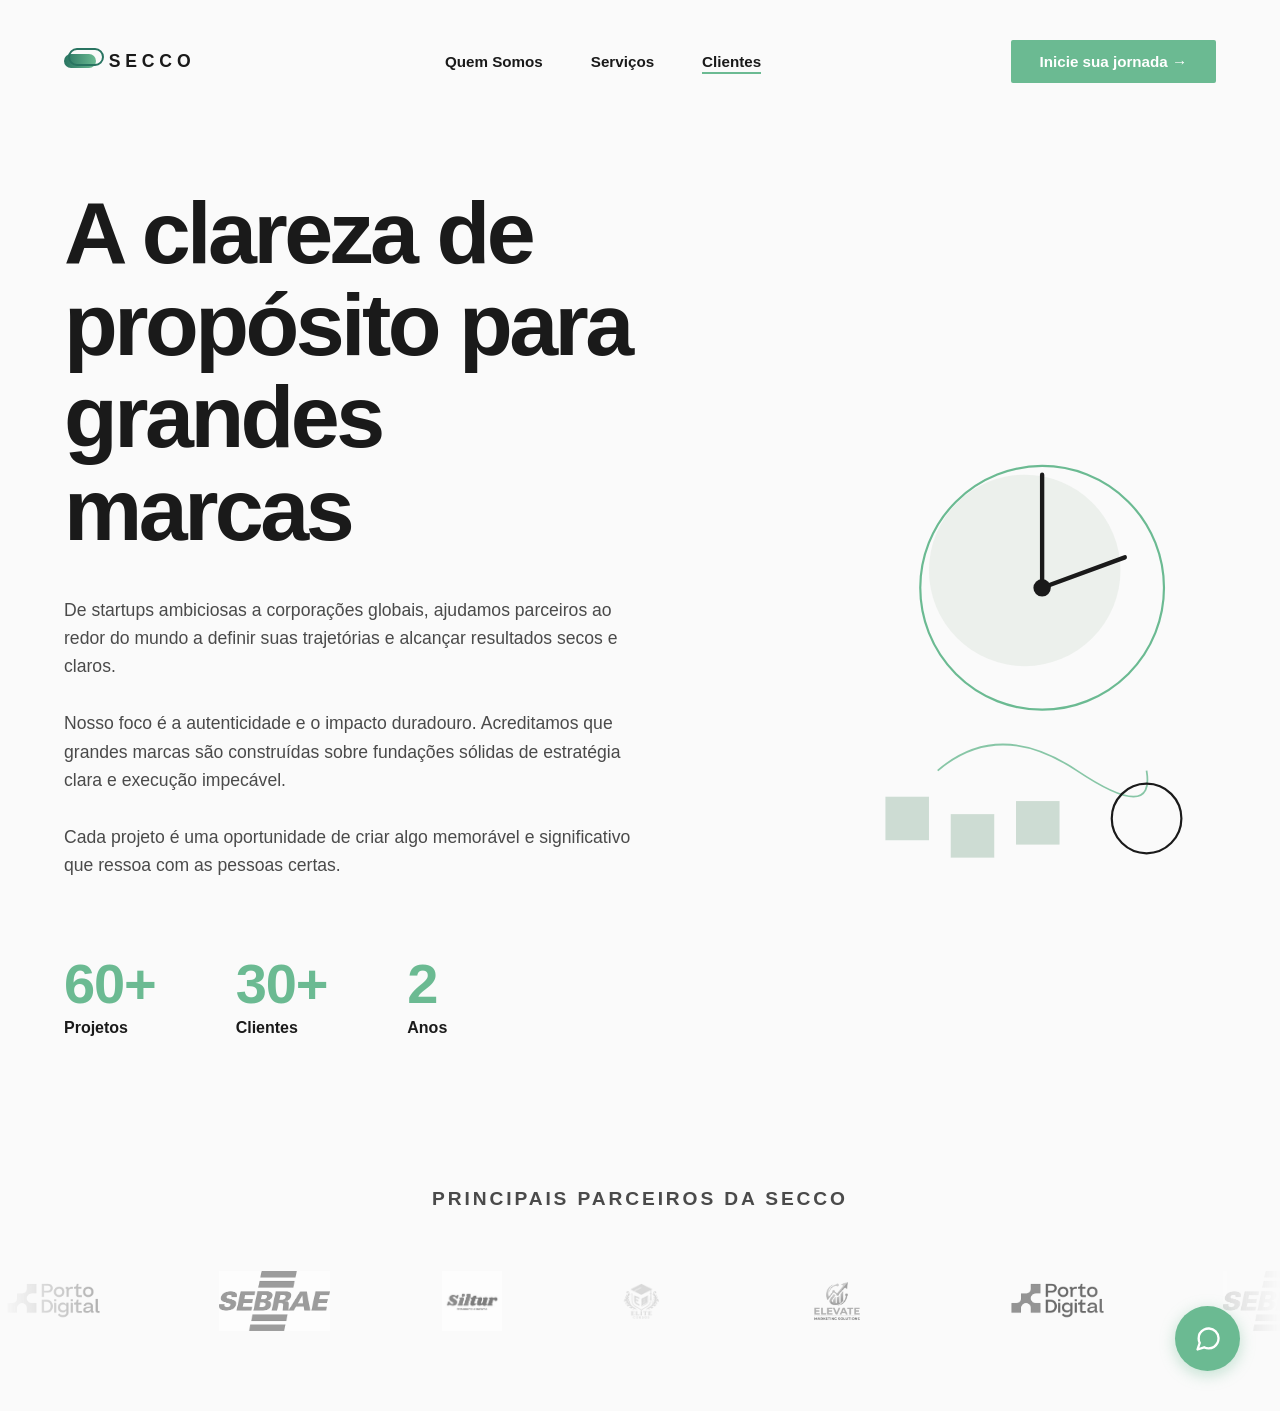
==== clientes.html @ 4ac5febd "Novo site SECCO" ====
<!doctype html>
<html lang="pt-BR">
  <head>
    <meta charset="UTF-8" />
    <meta name="viewport" content="width=device-width, initial-scale=1.0" />
    <title>SECCO - Clientes</title>
    <link rel="stylesheet" href="clientes.css" />
  </head>
  <body>
    <header>
      <div class="logo-container">
        <div class="logo-icon"></div>
        SECCO
      </div>
      <nav>
        <ul>
          <li><a href="index.html">Quem Somos</a></li>
          <li><a href="servicos.html">Serviços</a></li>
          <li><a href="clientes.html" class="active">Clientes</a></li>
        </ul>
      </nav>
      <button class="cta-btn" onclick="iniciarJornada()">
        Inicie sua jornada &rarr;
      </button>
    </header>

    <main>
      <section class="text-content">
        <h1>A clareza de<br />propósito para<br />grandes<br />marcas</h1>
        <p>
          De startups ambiciosas a corporações globais, ajudamos parceiros ao
          redor do mundo a definir suas trajetórias e alcançar resultados secos
          e claros.
        </p>
        <p>
          Nosso foco é a autenticidade e o impacto duradouro. Acreditamos que
          grandes marcas são construídas sobre fundações sólidas de estratégia
          clara e execução impecável.
        </p>
        <p>
          Cada projeto é uma oportunidade de criar algo memorável e
          significativo que ressoa com as pessoas certas.
        </p>

        <div class="stats-container">
          <div class="stat-item">
            <span class="stat-number">60+</span>
            <span class="stat-label">Projetos</span>
          </div>
          <div class="stat-item">
            <span class="stat-number">30+</span>
            <span class="stat-label">Clientes</span>
          </div>
          <div class="stat-item">
            <span class="stat-number">2</span>
            <span class="stat-label">Anos</span>
          </div>
        </div>
      </section>

      <section class="illustration-container">
        <svg
          viewBox="0 0 500 500"
          width="100%"
          height="100%"
          preserveAspectRatio="xMidYMid meet"
        >
          <circle cx="280" cy="200" r="110" fill="#EAEFEA" opacity="0.9" />

          <circle
            cx="300"
            cy="220"
            r="140"
            stroke="#6BBA92"
            stroke-width="2.5"
            fill="none"
          />

          <line
            x1="300"
            y1="220"
            x2="300"
            y2="90"
            stroke="#1A1A1A"
            stroke-width="5"
            stroke-linecap="round"
          />
          <line
            x1="300"
            y1="220"
            x2="395"
            y2="185"
            stroke="#1A1A1A"
            stroke-width="5"
            stroke-linecap="round"
          />
          <circle cx="300" cy="220" r="10" fill="#1A1A1A" />

          <path
            d="M 180 430 Q 250 370 340 430 T 420 430"
            stroke="#6BBA92"
            stroke-width="2"
            fill="none"
            opacity="0.8"
          />

          <rect
            x="120"
            y="460"
            width="50"
            height="50"
            fill="#C2D5CA"
            opacity="0.8"
          />
          <rect
            x="195"
            y="480"
            width="50"
            height="50"
            fill="#C2D5CA"
            opacity="0.8"
          />
          <rect
            x="270"
            y="465"
            width="50"
            height="50"
            fill="#C2D5CA"
            opacity="0.8"
          />

          <circle
            cx="420"
            cy="485"
            r="40"
            stroke="#1A1A1A"
            stroke-width="2.5"
            fill="none"
          />
        </svg>
      </section>
    </main>
    <section class="partners-carousel">
      <p class="carousel-title">Principais parceiros da SECCO</p>
      <div class="carousel-track-container">
        <div class="carousel-track">
          <div class="carousel-slide">
            <img src="img/porto_digital-removebg-preview.png"Parceiro 1" class="partner-img" />
            <img src="img/Sebrae.png" alt="Parceiro 2" class="partner-img" />
            <img src="img/Siltur.jpeg" alt="Parceiro 3" class="partner-img" />
            <img src="img/Elite-removebg-preview.png" alt="Parceiro 4" class="partner-img" />
            <img src="img/elevate.png" alt="Parceiro 5" class="partner-img" />
          </div>
          <div class="carousel-slide">
            <img src="img/porto_digital-removebg-preview.png" alt="Parceiro 1" class="partner-img" />
            <img src="img/Sebrae.png" alt="Parceiro 2" class="partner-img" />
            <img src="img/Siltur.jpeg" alt="Parceiro 3" class="partner-img" />
            <img src="img/Elite-removebg-preview.png" alt="Parceiro 4" class="partner-img" />
            <img src="img/elevate.png" alt="Parceiro 5" class="partner-img" />
          </div>
        </div>
      </div>
    </section>

    <div class="chat-widget" onclick="abrirChat()">
      <svg
        width="28"
        height="28"
        viewBox="0 0 24 24"
        fill="none"
        stroke="white"
        stroke-width="2"
        stroke-linecap="round"
        stroke-linejoin="round"
      >
        <path
          d="M21 11.5a8.38 8.38 0 0 1-.9 3.8 8.5 8.5 0 0 1-7.6 4.7 8.38 8.38 0 0 1-3.8-.9L3 21l1.9-5.7a8.38 8.38 0 0 1-.9-3.8 8.5 8.5 0 0 1 4.7-7.6 8.38 8.38 0 0 1 3.8-.9h.5a8.48 8.48 0 0 1 8 8v.5z"
        ></path>
      </svg>
    </div>

    <script src="clientes.js"></script>
  </body>
</html>
---- clientes.css ----
/* --- Variáveis e Reset Globais --- */
:root {
  --bg-color: #fafafa;
  --text-main: #1a1a1a;
  --text-muted: #4a4a4a;
  --accent-green: #6bba92;
  --card-bg: #eaefea;
  --font-main:
    -apple-system, BlinkMacSystemFont, "Segoe UI", Roboto, Helvetica, Arial,
    sans-serif;
}

* {
  margin: 0;
  padding: 0;
  box-sizing: border-box;
}

body {
  font-family: var(--font-main);
  background-color: var(--bg-color);
  color: var(--text-main);
  line-height: 1.6;
  overflow-x: hidden; /* Evita rolagem horizontal indesejada */
}

/* --- Header --- */
header {
  position: sticky;
  top: 0;
  z-index: 1000;
  width: 100%;
  display: flex;
  justify-content: space-between;
  align-items: center;
  padding: 2.5rem 4rem;
  background-color: var(--bg-color);
}

.logo-container {
  display: flex;
  align-items: center;
  gap: 0.8rem;
  font-weight: 700;
  letter-spacing: 0.3rem;
  font-size: 1.1rem;
  color: var(--text-main);
}

.logo-icon {
  width: 32px;
  height: 14px;
  background: linear-gradient(90deg, #297461 0%, #6bba92 100%);
  border-radius: 20px;
  position: relative;
}

.logo-icon::after {
  content: "";
  position: absolute;
  width: 32px;
  height: 14px;
  background: transparent;
  border: 2px solid #297461;
  border-radius: 20px;
  top: -6px;
  left: 4px;
}

nav ul {
  display: flex;
  list-style: none;
  gap: 3rem;
}

nav a {
  text-decoration: none;
  color: var(--text-main);
  font-size: 0.95rem;
  font-weight: 600;
  position: relative;
  padding-bottom: 4px;
}

nav a.active::after {
  content: "";
  position: absolute;
  bottom: 0;
  left: 0;
  width: 100%;
  height: 2px;
  background-color: var(--accent-green);
}

.cta-btn {
  background-color: var(--accent-green);
  color: white;
  border: none;
  padding: 0.8rem 1.8rem;
  font-size: 0.95rem;
  font-weight: 600;
  border-radius: 2px;
  cursor: pointer;
  display: flex;
  align-items: center;
  gap: 0.5rem;
  transition: background-color 0.3s ease;
}

.cta-btn:hover {
  background-color: #5aa47f;
}

/* --- Main Layout (Grid Split) --- */
main {
  display: grid;
  grid-template-columns: 1.2fr 0.8fr;
  gap: 4rem;
  padding: 4rem;
  max-width: 1440px;
  margin: 0 auto;
  align-items: center;
  min-height: calc(100vh - 120px);
}

/* --- Text Content (Lado Esquerdo) --- */
.text-content {
  display: flex;
  flex-direction: column;
  justify-content: center;
}

.text-content h1 {
  font-size: 5.5rem;
  line-height: 1.05;
  margin-bottom: 2.5rem;
  letter-spacing: -0.04em;
  font-weight: 700;
}

.text-content p {
  font-size: 1.1rem;
  color: var(--text-muted);
  margin-bottom: 1.8rem;
  max-width: 90%;
}

/* --- Stats Section --- */
.stats-container {
  display: flex;
  gap: 5rem;
  margin-top: 3rem;
}

.stat-item {
  display: flex;
  flex-direction: column;
  gap: 0.2rem;
}

.stat-number {
  font-size: 3.5rem;
  font-weight: 700;
  color: var(--accent-green);
  line-height: 1;
  letter-spacing: -0.02em;
}

.stat-label {
  font-size: 1rem;
  color: var(--text-main);
  font-weight: 600;
}

/* --- Illustration Container (Lado Direito) --- */
.illustration-container {
  width: 100%;
  height: 100%;
  display: flex;
  justify-content: center;
  align-items: center;
  animation: fadeIn 1.5s ease-out;
}

@keyframes fadeIn {
  from {
    opacity: 0;
    transform: translateX(20px);
  }
  to {
    opacity: 1;
    transform: translateX(0);
  }
}

/* --- Partners Carousel Corrigido --- */
.partners-carousel {
  width: 100%;
  padding: 5rem 0;
  background-color: var(--bg-color);
  display: flex;
  flex-direction: column;
  align-items: center;
  overflow: hidden;
}

.carousel-title {
  text-align: center;
  font-size: 1.2rem;
  color: var(--text-muted);
  margin-bottom: 3.5rem;
  font-weight: 600;
  text-transform: uppercase;
  letter-spacing: 0.15em;
  width: 100%;
}

.carousel-track-container {
  width: 100%;
  overflow: hidden;
  -webkit-mask-image: linear-gradient(
    to right,
    transparent,
    black 15%,
    black 85%,
    transparent
  );
  mask-image: linear-gradient(
    to right,
    transparent,
    black 15%,
    black 85%,
    transparent
  );
}

.carousel-track {
  display: flex;
  flex-direction: row;
  width: max-content;
  animation: scroll-left 35s linear infinite;
}

.carousel-track:hover {
  animation-play-state: paused;
}

.carousel-slide {
  display: flex;
  flex-direction: row;
  align-items: center;
  justify-content: center;
  gap: 7rem;
  padding-right: 7rem;
}

.partner-img {
  height: 60px;
  width: auto;
  max-width: 200px;
  object-fit: contain;
  filter: grayscale(100%) opacity(0.6);
  transition:
    filter 0.3s ease,
    transform 0.3s ease;
  cursor: pointer;
}

.partner-img:hover {
  filter: grayscale(0%) opacity(1);
  transform: scale(1.05);
}

@keyframes scroll-left {
  0% {
    transform: translateX(0);
  }
  100% {
    transform: translateX(-50%);
  }
}

/* --- Floating Chat --- */
.chat-widget {
  position: fixed;
  bottom: 2.5rem;
  right: 2.5rem;
  width: 65px;
  height: 65px;
  background-color: var(--accent-green);
  border-radius: 50%;
  display: flex;
  align-items: center;
  justify-content: center;
  cursor: pointer;
  box-shadow: 0 4px 15px rgba(107, 186, 146, 0.4);
  transition: transform 0.3s ease;
  z-index: 1001;
}

.chat-widget:hover {
  transform: scale(1.05);
}

/* --- Responsividade --- */
@media (max-width: 1200px) {
  .text-content h1 {
    font-size: 4.5rem;
  }
}

@media (max-width: 1024px) {
  main {
    grid-template-columns: 1fr;
    padding: 2rem;
    text-align: center;
  }

  .text-content p {
    max-width: 100%;
    margin-left: auto;
    margin-right: auto;
  }

  .stats-container {
    justify-content: center;
    gap: 3rem;
  }

  header {
    padding: 1.5rem 2rem;
  }

  .illustration-container {
    margin-top: 4rem;
    max-width: 600px;
    margin-left: auto;
    margin-right: auto;
  }
}

@media (max-width: 768px) {
  .text-content h1 {
    font-size: 3.5rem;
  }

  .stats-container {
    gap: 2rem;
    flex-wrap: wrap;
  }

  .stat-number {
    font-size: 2.8rem;
  }

  .carousel-slide {
    gap: 4rem;
    padding-right: 4rem;
  }
  .partner-img {
    height: 45px;
  }
}
/* Adicione este bloco no final de todos os seus arquivos CSS (style.css, clientes.css, servicos.css, contato.css) */

/* --- Animações Globais (Page Load & Scroll) --- */

/* 1. Transição suave ao carregar a página */
body {
  animation: fadeInPage 0.6s ease-out forwards;
}

@keyframes fadeInPage {
  from {
    opacity: 0;
    transform: translateY(15px);
  }
  to {
    opacity: 1;
    transform: translateY(0);
  }
}

/* 2. Classes para elementos que aparecem ao rolar a página */
.animate-on-scroll {
  opacity: 0;
  transform: translateY(40px);
  transition:
    opacity 0.8s cubic-bezier(0.25, 1, 0.5, 1),
    transform 0.8s cubic-bezier(0.25, 1, 0.5, 1);
  will-change: opacity, transform;
}

/* Classe que o JavaScript vai adicionar quando o elemento aparecer na tela */
.animate-on-scroll.is-visible {
  opacity: 1;
  transform: translateY(0);
}

/* 3. Atrasos em cascata (excelente para os cards aparecerem um após o outro) */
.delay-1 {
  transition-delay: 0.1s;
}
.delay-2 {
  transition-delay: 0.3s;
}
.delay-3 {
  transition-delay: 0.4s;
}
.delay-4 {
  transition-delay: 0.6s;
}
.delay-5 {
  transition-delay: 0.8s;
}
.delay-6 {
  transition-delay: 0.1s;
}
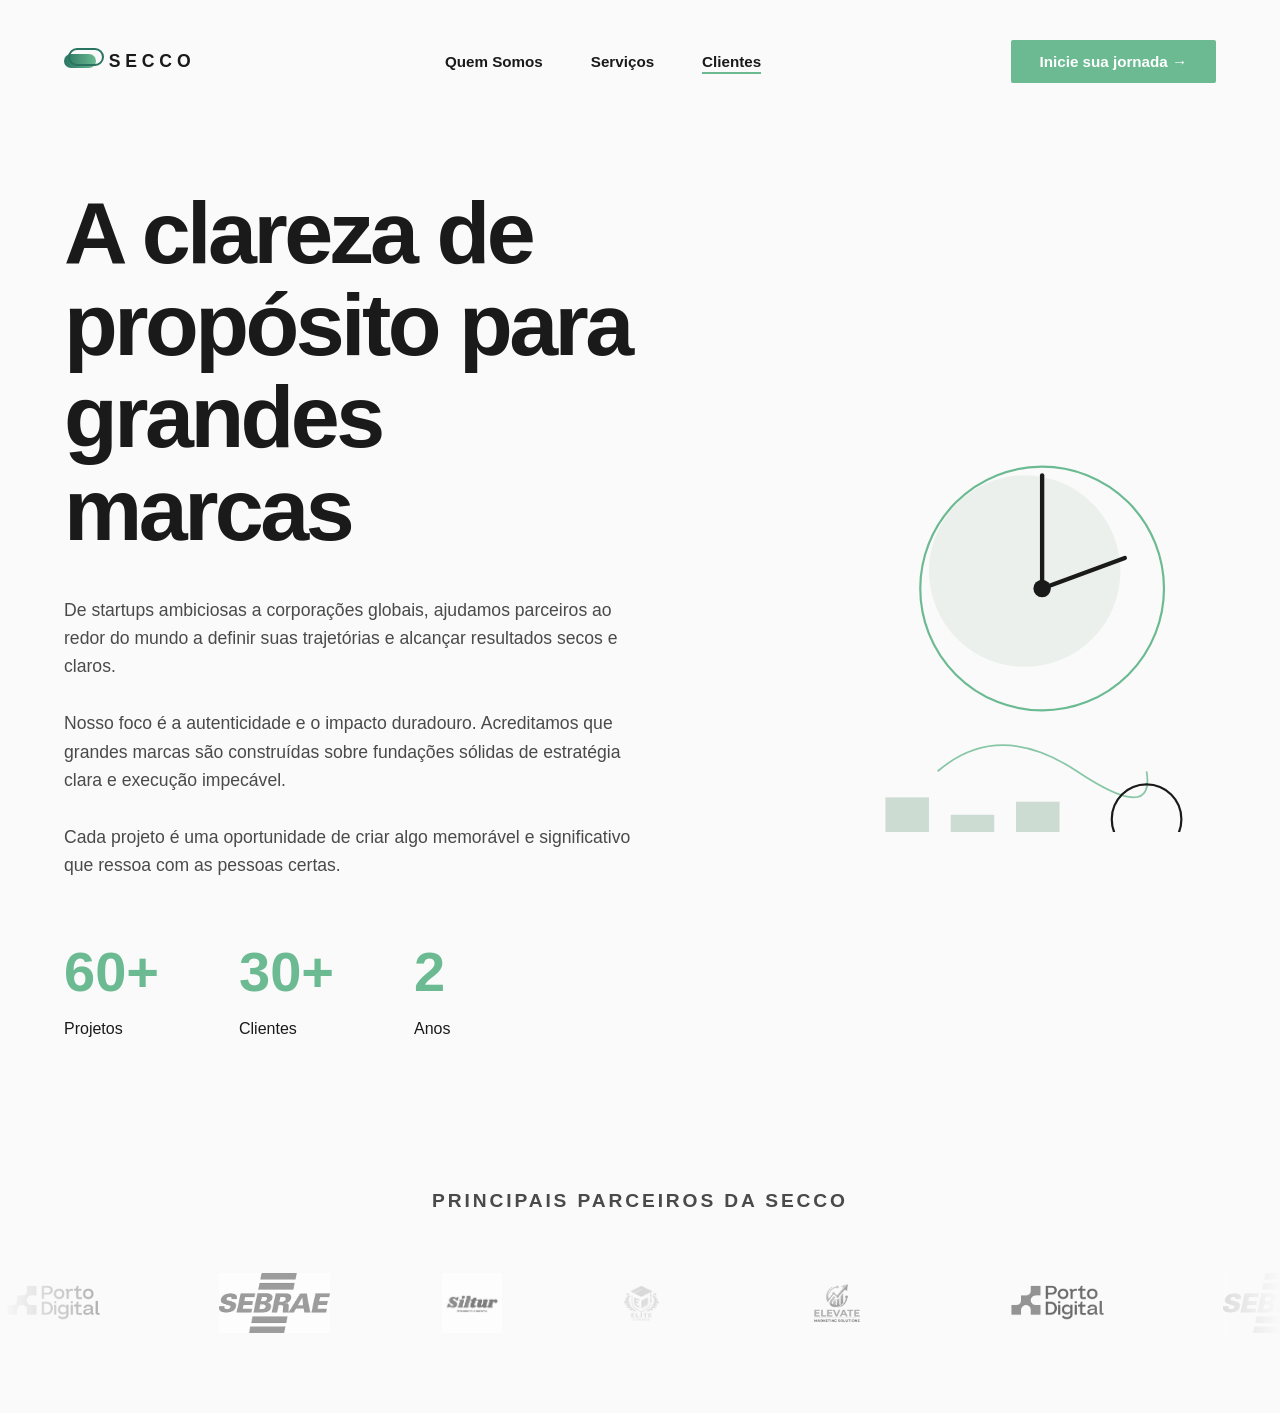
==== commit bc3e6a3e: "ajuste de responsividade 2" ====
--- a/clientes.html
+++ b/clientes.html
@@ -161,24 +161,6 @@
         </div>
       </div>
     </section>
-
-    <div class="chat-widget" onclick="abrirChat()">
-      <svg
-        width="28"
-        height="28"
-        viewBox="0 0 24 24"
-        fill="none"
-        stroke="white"
-        stroke-width="2"
-        stroke-linecap="round"
-        stroke-linejoin="round"
-      >
-        <path
-          d="M21 11.5a8.38 8.38 0 0 1-.9 3.8 8.5 8.5 0 0 1-7.6 4.7 8.38 8.38 0 0 1-3.8-.9L3 21l1.9-5.7a8.38 8.38 0 0 1-.9-3.8 8.5 8.5 0 0 1 4.7-7.6 8.38 8.38 0 0 1 3.8-.9h.5a8.48 8.48 0 0 1 8 8v.5z"
-        ></path>
-      </svg>
-    </div>
-
     <script src="clientes.js"></script>
   </body>
 </html>
--- a/clientes.css
+++ b/clientes.css
@@ -21,7 +21,19 @@
   background-color: var(--bg-color);
   color: var(--text-main);
   line-height: 1.6;
-  overflow-x: hidden; /* Evita rolagem horizontal indesejada */
+  overflow-x: hidden;
+  animation: fadeInPage 0.6s ease-out forwards;
+}
+
+@keyframes fadeInPage {
+  from {
+    opacity: 0;
+    transform: translateY(15px);
+  }
+  to {
+    opacity: 1;
+    transform: translateY(0);
+  }
 }
 
 /* --- Header --- */
@@ -44,7 +56,6 @@
   font-weight: 700;
   letter-spacing: 0.3rem;
   font-size: 1.1rem;
-  color: var(--text-main);
 }
 
 .logo-icon {
@@ -111,7 +122,7 @@
   background-color: #5aa47f;
 }
 
-/* --- Main Layout (Grid Split) --- */
+/* --- Main Layout --- */
 main {
   display: grid;
   grid-template-columns: 1.2fr 0.8fr;
@@ -123,15 +134,8 @@
   min-height: calc(100vh - 120px);
 }
 
-/* --- Text Content (Lado Esquerdo) --- */
-.text-content {
-  display: flex;
-  flex-direction: column;
-  justify-content: center;
-}
-
 .text-content h1 {
-  font-size: 5.5rem;
+  font-size: clamp(3rem, 7vw, 5.5rem);
   line-height: 1.05;
   margin-bottom: 2.5rem;
   letter-spacing: -0.04em;
@@ -145,59 +149,32 @@
   max-width: 90%;
 }
 
-/* --- Stats Section --- */
+/* --- Stats --- */
 .stats-container {
   display: flex;
   gap: 5rem;
   margin-top: 3rem;
-}
-
-.stat-item {
-  display: flex;
-  flex-direction: column;
-  gap: 0.2rem;
 }
 
 .stat-number {
   font-size: 3.5rem;
   font-weight: 700;
   color: var(--accent-green);
-  line-height: 1;
-  letter-spacing: -0.02em;
-}
-
-.stat-label {
-  font-size: 1rem;
-  color: var(--text-main);
-  font-weight: 600;
-}
-
-/* --- Illustration Container (Lado Direito) --- */
+  display: block;
+}
+
+/* --- Illustration --- */
 .illustration-container {
   width: 100%;
-  height: 100%;
   display: flex;
   justify-content: center;
   align-items: center;
-  animation: fadeIn 1.5s ease-out;
-}
-
-@keyframes fadeIn {
-  from {
-    opacity: 0;
-    transform: translateX(20px);
-  }
-  to {
-    opacity: 1;
-    transform: translateX(0);
-  }
-}
-
-/* --- Partners Carousel Corrigido --- */
+}
+
+/* --- Partners Carousel (Consertado) --- */
 .partners-carousel {
   width: 100%;
   padding: 5rem 0;
-  background-color: var(--bg-color);
   display: flex;
   flex-direction: column;
   align-items: center;
@@ -206,13 +183,14 @@
 
 .carousel-title {
   text-align: center;
-  font-size: 1.2rem;
+  font-size: clamp(0.9rem, 3vw, 1.2rem);
   color: var(--text-muted);
   margin-bottom: 3.5rem;
   font-weight: 600;
   text-transform: uppercase;
   letter-spacing: 0.15em;
   width: 100%;
+  padding: 0 1rem;
 }
 
 .carousel-track-container {
@@ -236,20 +214,13 @@
 
 .carousel-track {
   display: flex;
-  flex-direction: row;
   width: max-content;
   animation: scroll-left 35s linear infinite;
 }
 
-.carousel-track:hover {
-  animation-play-state: paused;
-}
-
 .carousel-slide {
   display: flex;
-  flex-direction: row;
-  align-items: center;
-  justify-content: center;
+  align-items: center;
   gap: 7rem;
   padding-right: 7rem;
 }
@@ -257,13 +228,8 @@
 .partner-img {
   height: 60px;
   width: auto;
-  max-width: 200px;
-  object-fit: contain;
   filter: grayscale(100%) opacity(0.6);
-  transition:
-    filter 0.3s ease,
-    transform 0.3s ease;
-  cursor: pointer;
+  transition: all 0.3s ease;
 }
 
 .partner-img:hover {
@@ -294,125 +260,82 @@
   justify-content: center;
   cursor: pointer;
   box-shadow: 0 4px 15px rgba(107, 186, 146, 0.4);
+  z-index: 1001;
   transition: transform 0.3s ease;
-  z-index: 1001;
-}
-
-.chat-widget:hover {
-  transform: scale(1.05);
-}
-
-/* --- Responsividade --- */
-@media (max-width: 1200px) {
-  .text-content h1 {
-    font-size: 4.5rem;
-  }
-}
-
+}
+
+/* --- Animações de Scroll --- */
+.animate-on-scroll {
+  opacity: 0;
+  transform: translateY(30px);
+  transition:
+    opacity 0.8s ease-out,
+    transform 0.8s ease-out;
+}
+
+.animate-on-scroll.is-visible {
+  opacity: 1;
+  transform: translateY(0);
+}
+
+/* --- Responsividade Ajustada --- */
 @media (max-width: 1024px) {
+  header {
+    padding: 1.5rem 2rem;
+  }
   main {
     grid-template-columns: 1fr;
-    padding: 2rem;
     text-align: center;
-  }
-
+    padding: 3rem 2rem;
+  }
   .text-content p {
-    max-width: 100%;
-    margin-left: auto;
-    margin-right: auto;
-  }
-
+    margin: 0 auto 1.8rem auto;
+  }
   .stats-container {
     justify-content: center;
     gap: 3rem;
   }
-
+  .illustration-container {
+    margin-top: 3rem;
+  }
+}
+
+@media (max-width: 768px) {
   header {
-    padding: 1.5rem 2rem;
-  }
-
-  .illustration-container {
-    margin-top: 4rem;
-    max-width: 600px;
-    margin-left: auto;
-    margin-right: auto;
-  }
-}
-
-@media (max-width: 768px) {
+    flex-direction: column;
+    gap: 1.5rem;
+  }
+  nav ul {
+    gap: 1.5rem;
+  }
   .text-content h1 {
-    font-size: 3.5rem;
-  }
-
+    font-size: 3rem;
+  }
+  .carousel-slide {
+    gap: 3rem;
+    padding-right: 3rem;
+  }
+  .partner-img {
+    height: 40px;
+  }
   .stats-container {
+    flex-direction: column;
     gap: 2rem;
-    flex-wrap: wrap;
-  }
-
-  .stat-number {
-    font-size: 2.8rem;
-  }
-
-  .carousel-slide {
-    gap: 4rem;
-    padding-right: 4rem;
-  }
-  .partner-img {
-    height: 45px;
-  }
-}
-/* Adicione este bloco no final de todos os seus arquivos CSS (style.css, clientes.css, servicos.css, contato.css) */
-
-/* --- Animações Globais (Page Load & Scroll) --- */
-
-/* 1. Transição suave ao carregar a página */
-body {
-  animation: fadeInPage 0.6s ease-out forwards;
-}
-
-@keyframes fadeInPage {
-  from {
-    opacity: 0;
-    transform: translateY(15px);
-  }
-  to {
-    opacity: 1;
-    transform: translateY(0);
-  }
-}
-
-/* 2. Classes para elementos que aparecem ao rolar a página */
-.animate-on-scroll {
-  opacity: 0;
-  transform: translateY(40px);
-  transition:
-    opacity 0.8s cubic-bezier(0.25, 1, 0.5, 1),
-    transform 0.8s cubic-bezier(0.25, 1, 0.5, 1);
-  will-change: opacity, transform;
-}
-
-/* Classe que o JavaScript vai adicionar quando o elemento aparecer na tela */
-.animate-on-scroll.is-visible {
-  opacity: 1;
-  transform: translateY(0);
-}
-
-/* 3. Atrasos em cascata (excelente para os cards aparecerem um após o outro) */
-.delay-1 {
-  transition-delay: 0.1s;
-}
-.delay-2 {
-  transition-delay: 0.3s;
-}
-.delay-3 {
-  transition-delay: 0.4s;
-}
-.delay-4 {
-  transition-delay: 0.6s;
-}
-.delay-5 {
-  transition-delay: 0.8s;
-}
-.delay-6 {
-  transition-delay: 0.1s;
-}
+  }
+}
+
+@media (max-width: 480px) {
+  .text-content h1 {
+    font-size: 2.5rem;
+  }
+  .cta-btn {
+    width: 100%;
+    justify-content: center;
+  }
+  .chat-widget {
+    bottom: 1.5rem;
+    right: 1.5rem;
+    width: 55px;
+    height: 55px;
+  }
+}
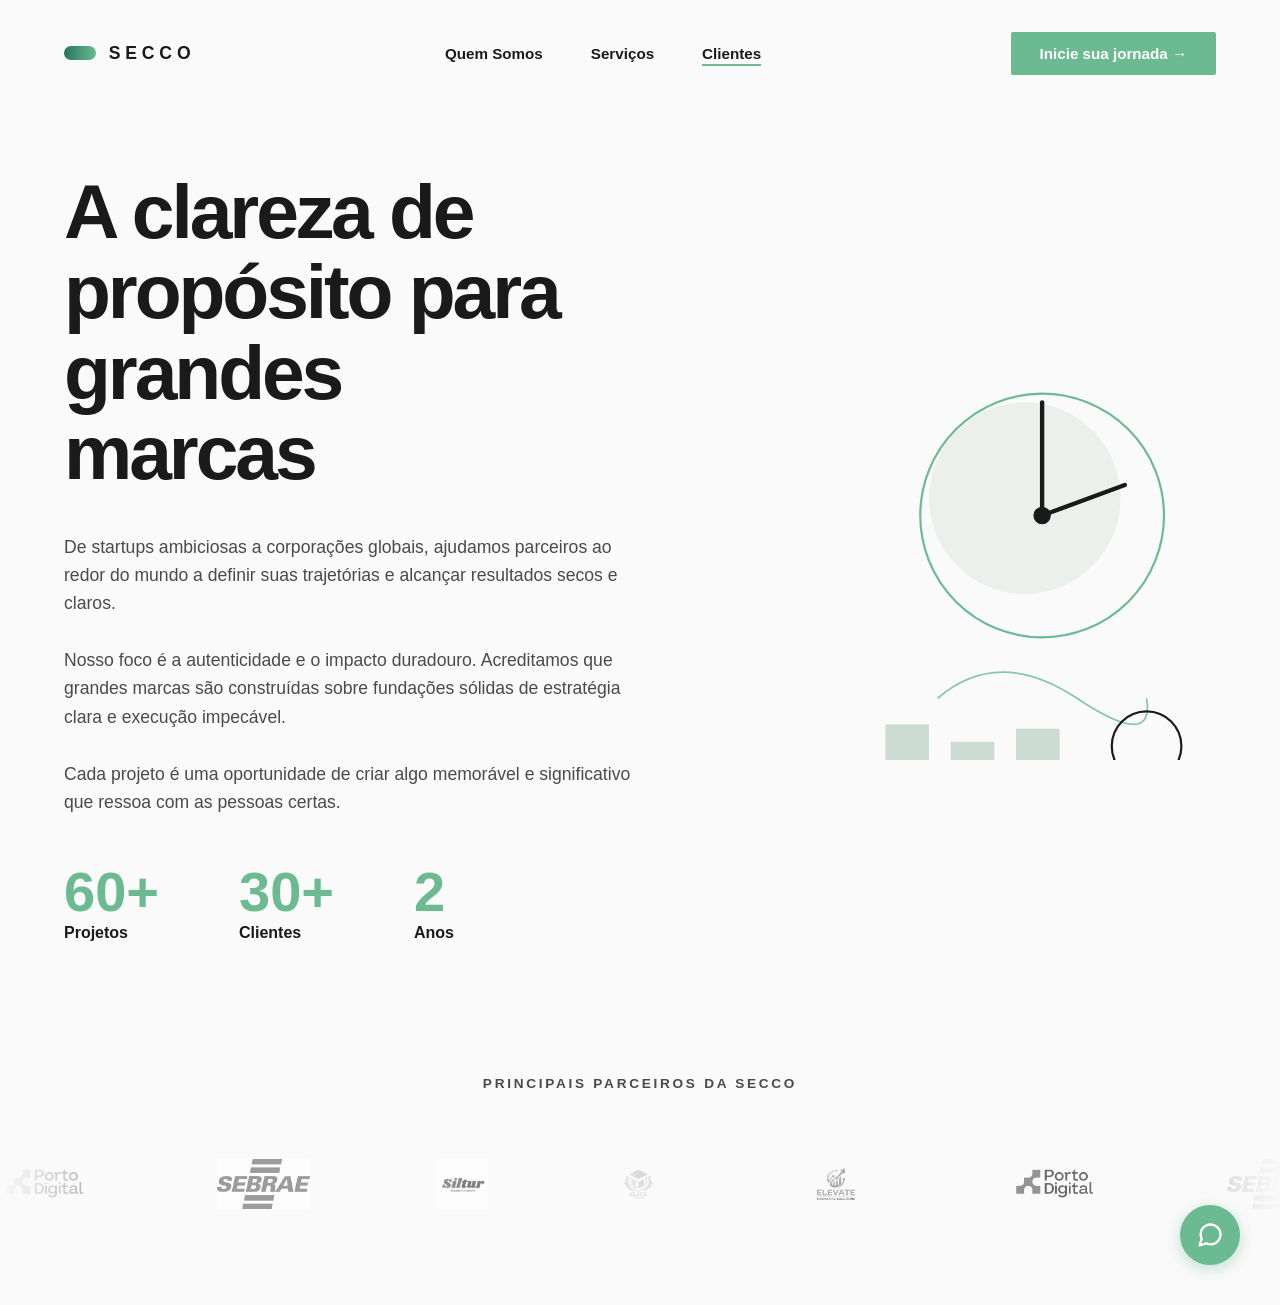
==== commit 2b4194c4: "carrosel" ====
--- a/clientes.html
+++ b/clientes.html
@@ -25,7 +25,7 @@
     </header>
 
     <main>
-      <section class="text-content">
+      <section class="text-content animate-on-scroll delay-1">
         <h1>A clareza de<br />propósito para<br />grandes<br />marcas</h1>
         <p>
           De startups ambiciosas a corporações globais, ajudamos parceiros ao
@@ -58,7 +58,7 @@
         </div>
       </section>
 
-      <section class="illustration-container">
+      <section class="illustration-container animate-on-scroll delay-2">
         <svg
           viewBox="0 0 500 500"
           width="100%"
@@ -140,27 +140,62 @@
         </svg>
       </section>
     </main>
-    <section class="partners-carousel">
+
+    <section class="partners-carousel animate-on-scroll delay-3">
       <p class="carousel-title">Principais parceiros da SECCO</p>
       <div class="carousel-track-container">
         <div class="carousel-track">
           <div class="carousel-slide">
-            <img src="img/porto_digital-removebg-preview.png"Parceiro 1" class="partner-img" />
+            <img
+              src="img/porto_digital-removebg-preview.png"
+              alt="Parceiro 1"
+              class="partner-img"
+            />
             <img src="img/Sebrae.png" alt="Parceiro 2" class="partner-img" />
             <img src="img/Siltur.jpeg" alt="Parceiro 3" class="partner-img" />
-            <img src="img/Elite-removebg-preview.png" alt="Parceiro 4" class="partner-img" />
+            <img
+              src="img/Elite-removebg-preview.png"
+              alt="Parceiro 4"
+              class="partner-img"
+            />
             <img src="img/elevate.png" alt="Parceiro 5" class="partner-img" />
           </div>
           <div class="carousel-slide">
-            <img src="img/porto_digital-removebg-preview.png" alt="Parceiro 1" class="partner-img" />
+            <img
+              src="img/porto_digital-removebg-preview.png"
+              alt="Parceiro 1"
+              class="partner-img"
+            />
             <img src="img/Sebrae.png" alt="Parceiro 2" class="partner-img" />
             <img src="img/Siltur.jpeg" alt="Parceiro 3" class="partner-img" />
-            <img src="img/Elite-removebg-preview.png" alt="Parceiro 4" class="partner-img" />
+            <img
+              src="img/Elite-removebg-preview.png"
+              alt="Parceiro 4"
+              class="partner-img"
+            />
             <img src="img/elevate.png" alt="Parceiro 5" class="partner-img" />
           </div>
         </div>
       </div>
     </section>
+
+    <div class="chat-widget" onclick="abrirChat()">
+      <svg
+        width="28"
+        height="28"
+        viewBox="0 0 24 24"
+        fill="none"
+        stroke="white"
+        stroke-width="2"
+        stroke-linecap="round"
+        stroke-linejoin="round"
+      >
+        <path
+          d="M21 11.5a8.38 8.38 0 0 1-.9 3.8 8.5 8.5 0 0 1-7.6 4.7 8.38 8.38 0 0 1-3.8-.9L3 21l1.9-5.7a8.38 8.38 0 0 1-.9-3.8 8.5 8.5 0 0 1 4.7-7.6 8.38 8.38 0 0 1 3.8-.9h.5a8.48 8.48 0 0 1 8 8v.5z"
+        ></path>
+      </svg>
+    </div>
+
     <script src="clientes.js"></script>
   </body>
 </html>
--- a/clientes.css
+++ b/clientes.css
@@ -36,7 +36,7 @@
   }
 }
 
-/* --- Header --- */
+/* --- Header Responsivo --- */
 header {
   position: sticky;
   top: 0;
@@ -45,7 +45,7 @@
   display: flex;
   justify-content: space-between;
   align-items: center;
-  padding: 2.5rem 4rem;
+  padding: 2rem 4rem;
   background-color: var(--bg-color);
 }
 
@@ -63,19 +63,6 @@
   height: 14px;
   background: linear-gradient(90deg, #297461 0%, #6bba92 100%);
   border-radius: 20px;
-  position: relative;
-}
-
-.logo-icon::after {
-  content: "";
-  position: absolute;
-  width: 32px;
-  height: 14px;
-  background: transparent;
-  border: 2px solid #297461;
-  border-radius: 20px;
-  top: -6px;
-  left: 4px;
 }
 
 nav ul {
@@ -112,9 +99,6 @@
   font-weight: 600;
   border-radius: 2px;
   cursor: pointer;
-  display: flex;
-  align-items: center;
-  gap: 0.5rem;
   transition: background-color 0.3s ease;
 }
 
@@ -122,7 +106,7 @@
   background-color: #5aa47f;
 }
 
-/* --- Main Layout --- */
+/* --- Layout Principal --- */
 main {
   display: grid;
   grid-template-columns: 1.2fr 0.8fr;
@@ -131,11 +115,11 @@
   max-width: 1440px;
   margin: 0 auto;
   align-items: center;
-  min-height: calc(100vh - 120px);
+  min-height: 70vh;
 }
 
 .text-content h1 {
-  font-size: clamp(3rem, 7vw, 5.5rem);
+  font-size: clamp(2.5rem, 6vw, 5.5rem);
   line-height: 1.05;
   margin-bottom: 2.5rem;
   letter-spacing: -0.04em;
@@ -156,45 +140,63 @@
   margin-top: 3rem;
 }
 
+.stat-item {
+  display: flex;
+  flex-direction: column;
+}
+
 .stat-number {
   font-size: 3.5rem;
   font-weight: 700;
   color: var(--accent-green);
+  line-height: 1;
+}
+
+.stat-label {
+  font-size: 1rem;
+  font-weight: 600;
+}
+
+/* --- Illustration (Correção de Bug) --- */
+.illustration-container {
+  width: 100%;
+  display: flex;
+  justify-content: center;
+  margin-bottom: 2rem; /* Margem de segurança */
+}
+
+.illustration-container svg {
+  width: 100%;
+  max-width: 450px;
+  height: auto; /* Substitui o 100% e força o navegador a não sobrepor os elementos */
   display: block;
 }
 
-/* --- Illustration --- */
-.illustration-container {
-  width: 100%;
-  display: flex;
-  justify-content: center;
-  align-items: center;
-}
-
-/* --- Partners Carousel (Consertado) --- */
+/* --- Partners Carousel --- */
 .partners-carousel {
   width: 100%;
-  padding: 5rem 0;
-  display: flex;
-  flex-direction: column;
-  align-items: center;
+  padding: 4rem 0 6rem 0;
   overflow: hidden;
+  position: relative;
 }
 
 .carousel-title {
   text-align: center;
-  font-size: clamp(0.9rem, 3vw, 1.2rem);
+  font-size: 0.85rem;
   color: var(--text-muted);
-  margin-bottom: 3.5rem;
-  font-weight: 600;
+  margin-bottom: 4rem;
+  font-weight: 700;
   text-transform: uppercase;
-  letter-spacing: 0.15em;
-  width: 100%;
-  padding: 0 1rem;
+  letter-spacing: 0.2em;
 }
 
 .carousel-track-container {
-  width: 100%;
+  width: 100vw;
+  position: relative;
+  left: 50%;
+  right: 50%;
+  margin-left: -50vw;
+  margin-right: -50vw;
   overflow: hidden;
   -webkit-mask-image: linear-gradient(
     to right,
@@ -215,29 +217,33 @@
 .carousel-track {
   display: flex;
   width: max-content;
-  animation: scroll-left 35s linear infinite;
+  animation: scroll 40s linear infinite;
 }
 
 .carousel-slide {
   display: flex;
   align-items: center;
-  gap: 7rem;
-  padding-right: 7rem;
+  gap: 8rem;
+  padding-right: 8rem;
 }
 
 .partner-img {
-  height: 60px;
+  height: 50px;
   width: auto;
+  max-width: 200px;
+  object-fit: contain;
   filter: grayscale(100%) opacity(0.6);
   transition: all 0.3s ease;
-}
-
+  cursor: pointer;
+}
+
+/* Restaura o efeito de "acender" a cor no Hover */
 .partner-img:hover {
   filter: grayscale(0%) opacity(1);
   transform: scale(1.05);
 }
 
-@keyframes scroll-left {
+@keyframes scroll {
   0% {
     transform: translateX(0);
   }
@@ -251,17 +257,21 @@
   position: fixed;
   bottom: 2.5rem;
   right: 2.5rem;
-  width: 65px;
-  height: 65px;
+  width: 60px;
+  height: 60px;
   background-color: var(--accent-green);
   border-radius: 50%;
   display: flex;
   align-items: center;
   justify-content: center;
   cursor: pointer;
+  z-index: 1001;
   box-shadow: 0 4px 15px rgba(107, 186, 146, 0.4);
-  z-index: 1001;
   transition: transform 0.3s ease;
+}
+
+.chat-widget:hover {
+  transform: scale(1.05);
 }
 
 /* --- Animações de Scroll --- */
@@ -278,7 +288,10 @@
   transform: translateY(0);
 }
 
-/* --- Responsividade Ajustada --- */
+/* =========================================
+   MEDIA QUERIES - RESPONSIVIDADE TOTAL
+   ========================================= */
+
 @media (max-width: 1024px) {
   header {
     padding: 1.5rem 2rem;
@@ -289,7 +302,7 @@
     padding: 3rem 2rem;
   }
   .text-content p {
-    margin: 0 auto 1.8rem auto;
+    margin: 0 auto 1.5rem auto;
   }
   .stats-container {
     justify-content: center;
@@ -304,23 +317,30 @@
   header {
     flex-direction: column;
     gap: 1.5rem;
+    padding: 1.5rem 1rem;
   }
   nav ul {
     gap: 1.5rem;
+    flex-wrap: wrap;
+    justify-content: center;
   }
   .text-content h1 {
     font-size: 3rem;
-  }
-  .carousel-slide {
-    gap: 3rem;
-    padding-right: 3rem;
-  }
-  .partner-img {
-    height: 40px;
   }
   .stats-container {
     flex-direction: column;
     gap: 2rem;
+    align-items: center;
+  }
+  .carousel-slide {
+    gap: 4rem;
+    padding-right: 4rem;
+  }
+  .partner-img {
+    height: 35px;
+  }
+  .partners-carousel {
+    padding-top: 2rem; /* Reduz espaço vazio entre ilustração e carrossel */
   }
 }
 
@@ -330,6 +350,7 @@
   }
   .cta-btn {
     width: 100%;
+    text-align: center;
     justify-content: center;
   }
   .chat-widget {
